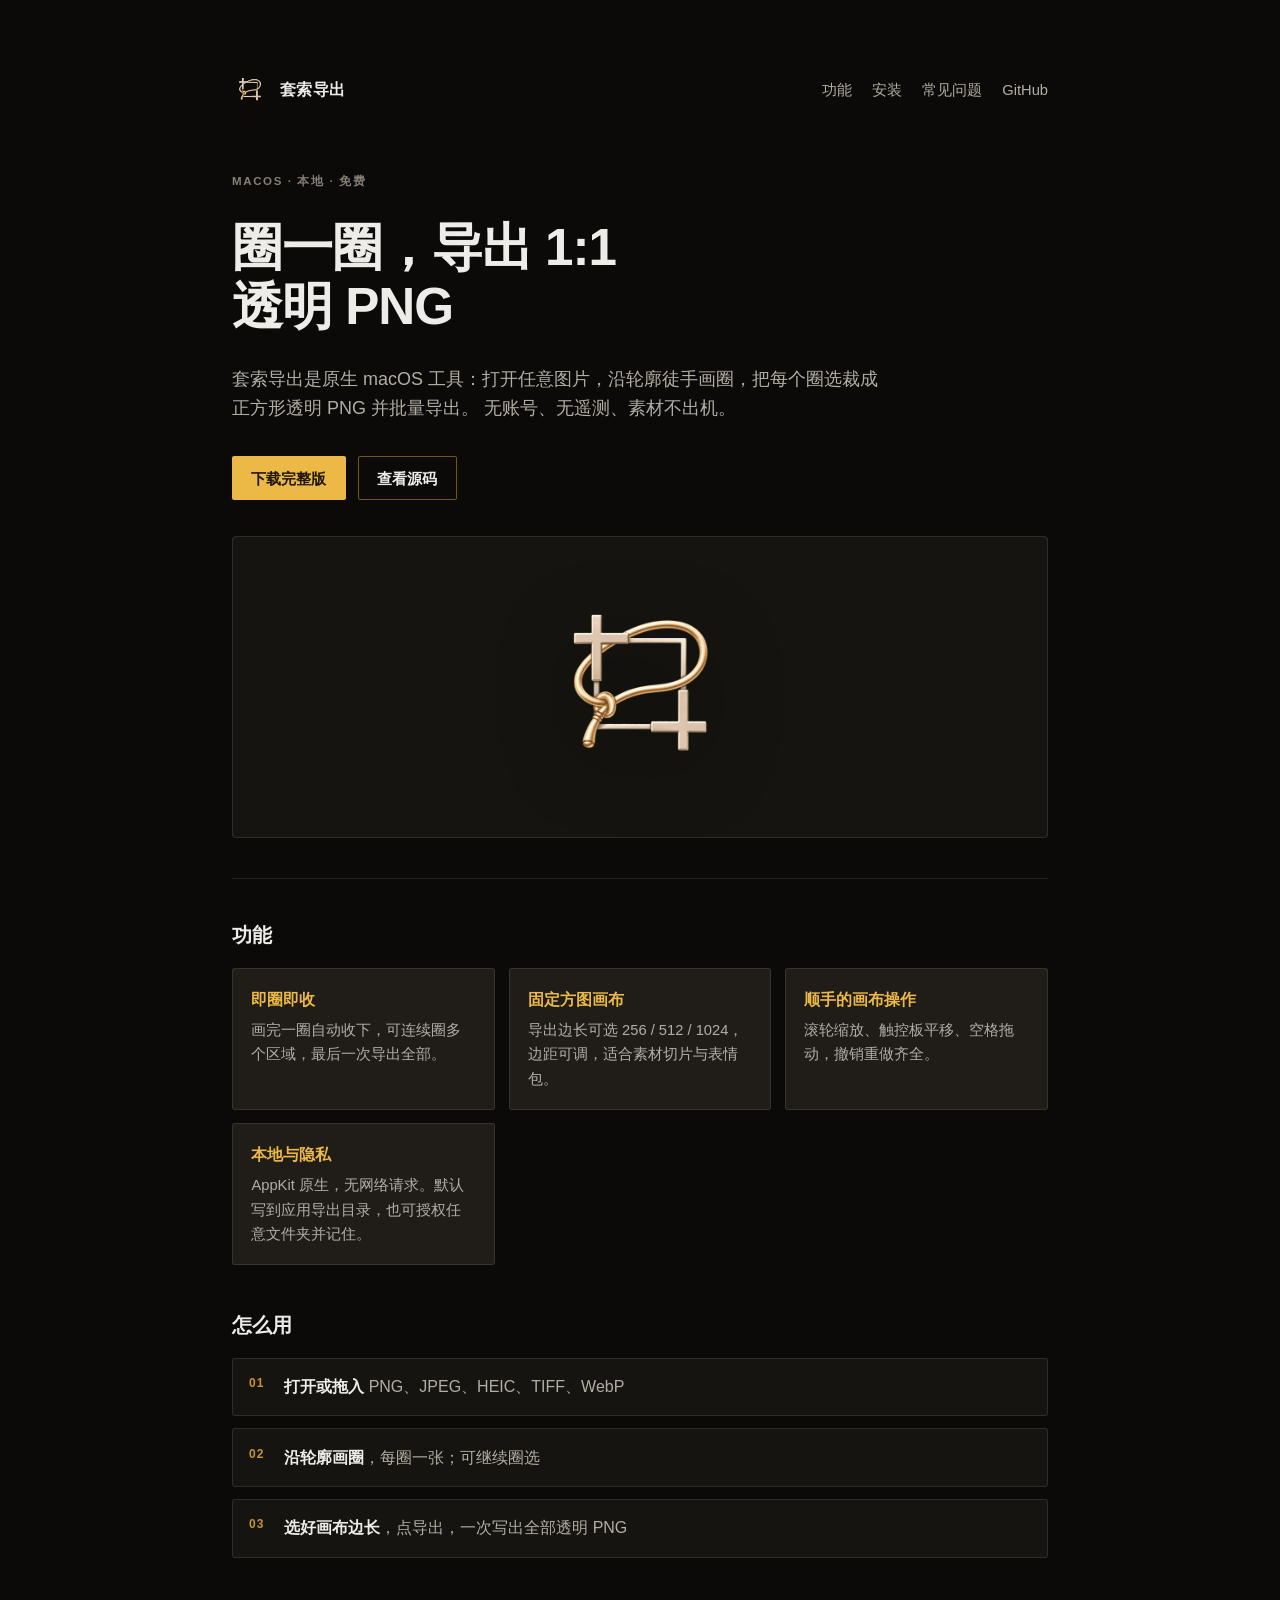
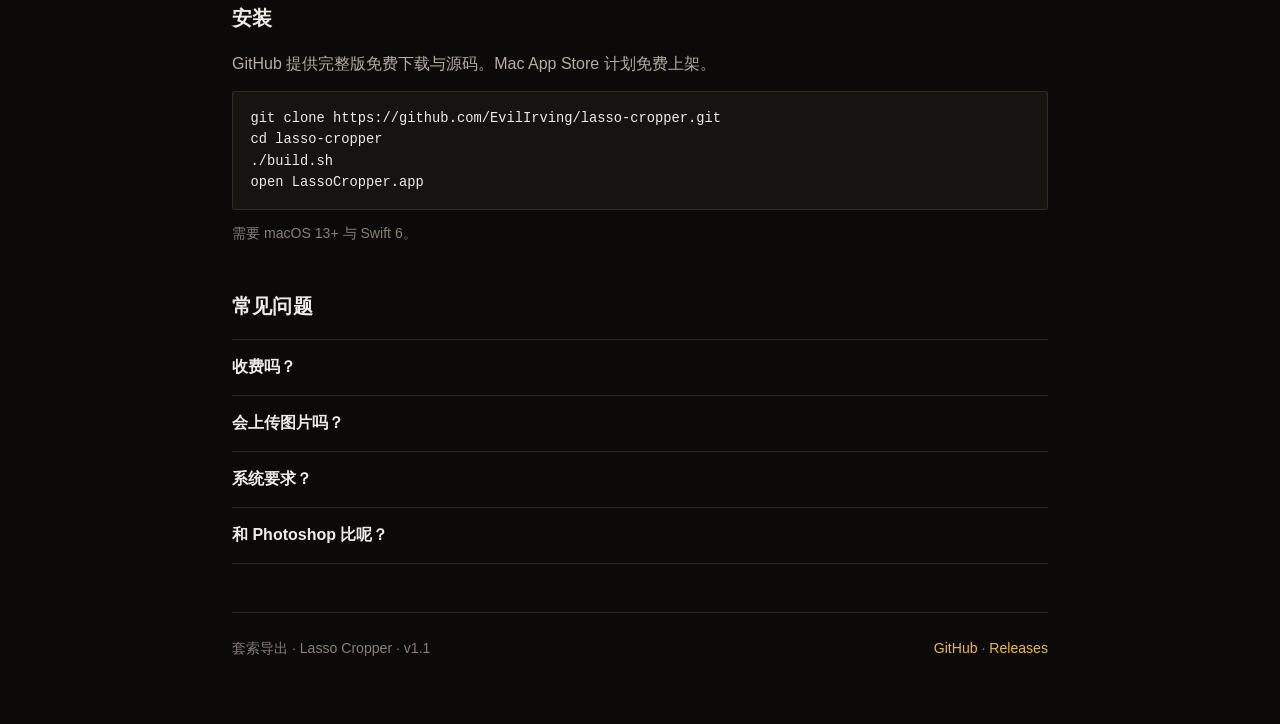
==== website/index.html @ ee831014 "Prepare App Store packaging and public site assets. Add Xcode project, sandbox bookmarks, release sc" ====
<!DOCTYPE html>
<html lang="zh-CN">
<head>
  <meta charset="UTF-8">
  <meta name="viewport" content="width=device-width, initial-scale=1">
  <title>套索导出 — macOS 圈选批量导出透明 PNG</title>
  <meta name="description" content="原生 macOS 套索工具：沿轮廓画圈，批量导出 1:1 透明 PNG。本地处理，无账号无遥测。GitHub 与 Mac App Store 均为免费。">
  <meta name="theme-color" content="#161410">
  <link rel="canonical" href="https://github.com/EvilIrving/lasso-cropper">
  <link rel="icon" href="assets/icon.png" type="image/png">

  <meta property="og:type" content="website">
  <meta property="og:site_name" content="套索导出">
  <meta property="og:title" content="套索导出 — 圈一圈，导出 1:1 透明 PNG">
  <meta property="og:description" content="原生 macOS 套索圈选工具。本地处理，免费开源。">
  <meta property="og:image" content="assets/og.png">
  <meta property="og:locale" content="zh_CN">

  <meta name="twitter:card" content="summary_large_image">
  <meta name="twitter:title" content="套索导出">
  <meta name="twitter:description" content="macOS 套索圈选，批量导出 1:1 透明 PNG。本地、免费。">
  <meta name="twitter:image" content="assets/og.png">

  <style>
    :root {
      --lacquer: #161410;
      --lacquer-deep: #0b0a08;
      --raised: #201d19;
      --champagne: #edece8;
      --muted: #b3aea3;
      --faint: #857f75;
      --gold: #ecb846;
      --gold-rich: #c7942e;
      --gold-line: rgba(199, 148, 46, 0.55);
      --hairline: rgba(255, 255, 255, 0.10);
      --sans: -apple-system, BlinkMacSystemFont, "SF Pro Text", "PingFang SC", "Helvetica Neue", sans-serif;
    }

    * { box-sizing: border-box; margin: 0; padding: 0; }
    html { -webkit-text-size-adjust: 100%; scroll-behavior: smooth; }
    body {
      background: var(--lacquer-deep);
      color: var(--champagne);
      font-family: var(--sans);
      font-size: 16px;
      line-height: 1.65;
      -webkit-font-smoothing: antialiased;
    }
    a { color: var(--gold); text-decoration: none; }
    a:hover { text-decoration: underline; text-underline-offset: 3px; }

    .wrap {
      max-width: 880px;
      margin: 0 auto;
      padding: clamp(2rem, 6vw, 4.5rem) clamp(1.25rem, 4vw, 2rem) 4rem;
    }

    header {
      display: flex;
      align-items: center;
      justify-content: space-between;
      gap: 1rem;
      margin-bottom: clamp(2.5rem, 6vw, 4rem);
    }
    .brand {
      display: flex;
      align-items: center;
      gap: 0.75rem;
      color: var(--champagne);
      text-decoration: none;
      font-weight: 600;
      letter-spacing: 0.02em;
    }
    .brand img { width: 36px; height: 36px; }
    .nav { display: flex; gap: 1.25rem; font-size: 0.92rem; color: var(--muted); }
    .nav a { color: var(--muted); }
    .nav a:hover { color: var(--champagne); }

    .hero {
      display: grid;
      gap: 1.75rem;
      padding-bottom: 2.5rem;
      border-bottom: 1px solid var(--hairline);
      margin-bottom: 2.5rem;
    }
    .eyebrow {
      font-size: 0.72rem;
      letter-spacing: 0.14em;
      text-transform: uppercase;
      color: var(--faint);
      font-weight: 600;
    }
    h1 {
      font-size: clamp(2.2rem, 5vw, 3.2rem);
      line-height: 1.15;
      font-weight: 650;
      letter-spacing: -0.02em;
      max-width: 14ch;
    }
    .lead {
      font-size: 1.125rem;
      color: var(--muted);
      max-width: 36em;
    }
    .actions {
      display: flex;
      flex-wrap: wrap;
      gap: 0.75rem;
      margin-top: 0.25rem;
    }
    .btn {
      display: inline-flex;
      align-items: center;
      justify-content: center;
      min-height: 44px;
      padding: 0 1.15rem;
      border-radius: 2px;
      font-size: 0.95rem;
      font-weight: 600;
      text-decoration: none;
      border: 1px solid transparent;
    }
    .btn:hover { text-decoration: none; }
    .btn-gold {
      background: var(--gold);
      color: #1f1708;
    }
    .btn-gold:hover { background: #f0c45a; }
    .btn-ghost {
      background: transparent;
      color: var(--champagne);
      border-color: var(--gold-line);
    }
    .btn-ghost:hover { border-color: var(--gold); color: var(--gold); }

    .hero-visual {
      margin-top: 0.5rem;
      background: var(--lacquer);
      border: 1px solid var(--hairline);
      border-radius: 4px;
      padding: clamp(1.5rem, 4vw, 2.5rem);
      display: flex;
      align-items: center;
      justify-content: center;
      min-height: 220px;
    }
    .hero-visual img {
      width: min(220px, 50vw);
      height: auto;
      filter: drop-shadow(0 18px 40px rgba(0,0,0,0.45));
    }

    section { margin-bottom: 2.75rem; }
    h2 {
      font-size: 1.25rem;
      font-weight: 650;
      margin-bottom: 1rem;
      letter-spacing: 0.01em;
    }
    .grid {
      display: grid;
      grid-template-columns: repeat(auto-fit, minmax(220px, 1fr));
      gap: 0.85rem;
    }
    .card {
      background: var(--raised);
      border: 1px solid var(--hairline);
      border-radius: 3px;
      padding: 1.1rem 1.15rem;
    }
    .card h3 {
      font-size: 0.98rem;
      font-weight: 600;
      color: var(--gold);
      margin-bottom: 0.35rem;
    }
    .card p { color: var(--muted); font-size: 0.92rem; }

    .steps {
      list-style: none;
      counter-reset: step;
      display: grid;
      gap: 0.75rem;
    }
    .steps li {
      counter-increment: step;
      background: var(--lacquer);
      border: 1px solid var(--hairline);
      border-radius: 3px;
      padding: 0.95rem 1.1rem 0.95rem 3.2rem;
      position: relative;
      color: var(--muted);
    }
    .steps li::before {
      content: counter(step, decimal-leading-zero);
      position: absolute;
      left: 1rem;
      top: 0.95rem;
      font-size: 0.75rem;
      letter-spacing: 0.08em;
      color: var(--gold-rich);
      font-weight: 700;
    }
    .steps strong { color: var(--champagne); font-weight: 600; }

    pre {
      background: var(--lacquer);
      border: 1px solid var(--hairline);
      border-radius: 3px;
      padding: 1rem 1.1rem;
      overflow-x: auto;
      font-size: 0.86rem;
      color: var(--champagne);
      line-height: 1.55;
    }
    code { font-family: ui-monospace, SFMono-Regular, Menlo, Monaco, Consolas, monospace; }

    .faq details {
      border-top: 1px solid var(--hairline);
      padding: 0.9rem 0;
    }
    .faq details:last-child { border-bottom: 1px solid var(--hairline); }
    .faq summary {
      cursor: pointer;
      font-weight: 600;
      color: var(--champagne);
      list-style: none;
    }
    .faq summary::-webkit-details-marker { display: none; }
    .faq details p {
      margin-top: 0.55rem;
      color: var(--muted);
      font-size: 0.95rem;
    }

    footer {
      margin-top: 3rem;
      padding-top: 1.5rem;
      border-top: 1px solid var(--hairline);
      color: var(--faint);
      font-size: 0.88rem;
      display: flex;
      flex-wrap: wrap;
      gap: 0.75rem 1.5rem;
      justify-content: space-between;
    }

    @media (max-width: 560px) {
      .nav { display: none; }
      h1 { max-width: none; }
    }
  </style>

  <script type="application/ld+json">
  {
    "@context": "https://schema.org",
    "@type": "SoftwareApplication",
    "name": "套索导出",
    "alternateName": "Lasso Cropper",
    "operatingSystem": "macOS 13+",
    "applicationCategory": "DesignApplication",
    "offers": {
      "@type": "Offer",
      "price": "0",
      "priceCurrency": "CNY"
    },
    "softwareVersion": "1.1",
    "url": "https://github.com/EvilIrving/lasso-cropper",
    "downloadUrl": "https://github.com/EvilIrving/lasso-cropper/releases",
    "description": "原生 macOS 套索圈选工具，批量导出 1:1 透明 PNG。本地处理，免费。"
  }
  </script>
  <script type="application/ld+json">
  {
    "@context": "https://schema.org",
    "@type": "FAQPage",
    "mainEntity": [
      {
        "@type": "Question",
        "name": "套索导出收费吗？",
        "acceptedAnswer": {
          "@type": "Answer",
          "text": "不收费。GitHub 完整版免费下载；Mac App Store 也计划免费上架。"
        }
      },
      {
        "@type": "Question",
        "name": "会上传我的图片吗？",
        "acceptedAnswer": {
          "@type": "Answer",
          "text": "不会。图片只在本地读写，应用不发起网络请求，也不收集使用数据。"
        }
      },
      {
        "@type": "Question",
        "name": "系统要求是什么？",
        "acceptedAnswer": {
          "@type": "Answer",
          "text": "需要 macOS 13 或更高版本。"
        }
      },
      {
        "@type": "Question",
        "name": "和 Photoshop 有什么不同？",
        "acceptedAnswer": {
          "@type": "Answer",
          "text": "只做一件事：徒手套索圈选并批量导出正方形透明 PNG。没有订阅，启动更快。"
        }
      }
    ]
  }
  </script>
</head>
<body>
  <div class="wrap">
    <header>
      <a class="brand" href="./">
        <img src="assets/icon.png" width="36" height="36" alt="">
        套索导出
      </a>
      <nav class="nav" aria-label="主导航">
        <a href="#features">功能</a>
        <a href="#install">安装</a>
        <a href="#faq">常见问题</a>
        <a href="https://github.com/EvilIrving/lasso-cropper">GitHub</a>
      </nav>
    </header>

    <section class="hero">
      <p class="eyebrow">macOS · 本地 · 免费</p>
      <h1>圈一圈，导出 1:1 透明 PNG</h1>
      <p class="lead">
        套索导出是原生 macOS 工具：打开任意图片，沿轮廓徒手画圈，把每个圈选裁成正方形透明 PNG 并批量导出。
        无账号、无遥测、素材不出机。
      </p>
      <div class="actions">
        <a class="btn btn-gold" href="https://github.com/EvilIrving/lasso-cropper/releases">下载完整版</a>
        <a class="btn btn-ghost" href="https://github.com/EvilIrving/lasso-cropper">查看源码</a>
      </div>
      <div class="hero-visual" aria-hidden="true">
        <img src="assets/icon.png" width="220" height="220" alt="套索导出应用图标：金色套索与裁切框">
      </div>
    </section>

    <section id="features">
      <h2>功能</h2>
      <div class="grid">
        <article class="card">
          <h3>即圈即收</h3>
          <p>画完一圈自动收下，可连续圈多个区域，最后一次导出全部。</p>
        </article>
        <article class="card">
          <h3>固定方图画布</h3>
          <p>导出边长可选 256 / 512 / 1024，边距可调，适合素材切片与表情包。</p>
        </article>
        <article class="card">
          <h3>顺手的画布操作</h3>
          <p>滚轮缩放、触控板平移、空格拖动，撤销重做齐全。</p>
        </article>
        <article class="card">
          <h3>本地与隐私</h3>
          <p>AppKit 原生，无网络请求。默认写到应用导出目录，也可授权任意文件夹并记住。</p>
        </article>
      </div>
    </section>

    <section>
      <h2>怎么用</h2>
      <ol class="steps">
        <li><strong>打开或拖入</strong> PNG、JPEG、HEIC、TIFF、WebP</li>
        <li><strong>沿轮廓画圈</strong>，每圈一张；可继续圈选</li>
        <li><strong>选好画布边长</strong>，点导出，一次写出全部透明 PNG</li>
      </ol>
    </section>

    <section id="install">
      <h2>安装</h2>
      <p style="color:var(--muted);margin-bottom:0.85rem;">
        GitHub 提供完整版免费下载与源码。Mac App Store 计划免费上架。
      </p>
      <pre><code>git clone https://github.com/EvilIrving/lasso-cropper.git
cd lasso-cropper
./build.sh
open LassoCropper.app</code></pre>
      <p style="color:var(--faint);font-size:0.88rem;margin-top:0.75rem;">需要 macOS 13+ 与 Swift 6。</p>
    </section>

    <section id="faq" class="faq">
      <h2>常见问题</h2>
      <details>
        <summary>收费吗？</summary>
        <p>不收费。GitHub 完整版免费；Mac App Store 也计划免费上架。</p>
      </details>
      <details>
        <summary>会上传图片吗？</summary>
        <p>不会。读写都在本地，应用不发起网络请求，也不收集使用数据。</p>
      </details>
      <details>
        <summary>系统要求？</summary>
        <p>macOS 13 或更高。</p>
      </details>
      <details>
        <summary>和 Photoshop 比呢？</summary>
        <p>只做套索圈选与批量方图导出。没有订阅，启动更快，适合重复切素材。</p>
      </details>
    </section>

    <footer>
      <span>套索导出 · Lasso Cropper · v1.1</span>
      <span>
        <a href="https://github.com/EvilIrving/lasso-cropper">GitHub</a>
        ·
        <a href="https://github.com/EvilIrving/lasso-cropper/releases">Releases</a>
      </span>
    </footer>
  </div>
</body>
</html>
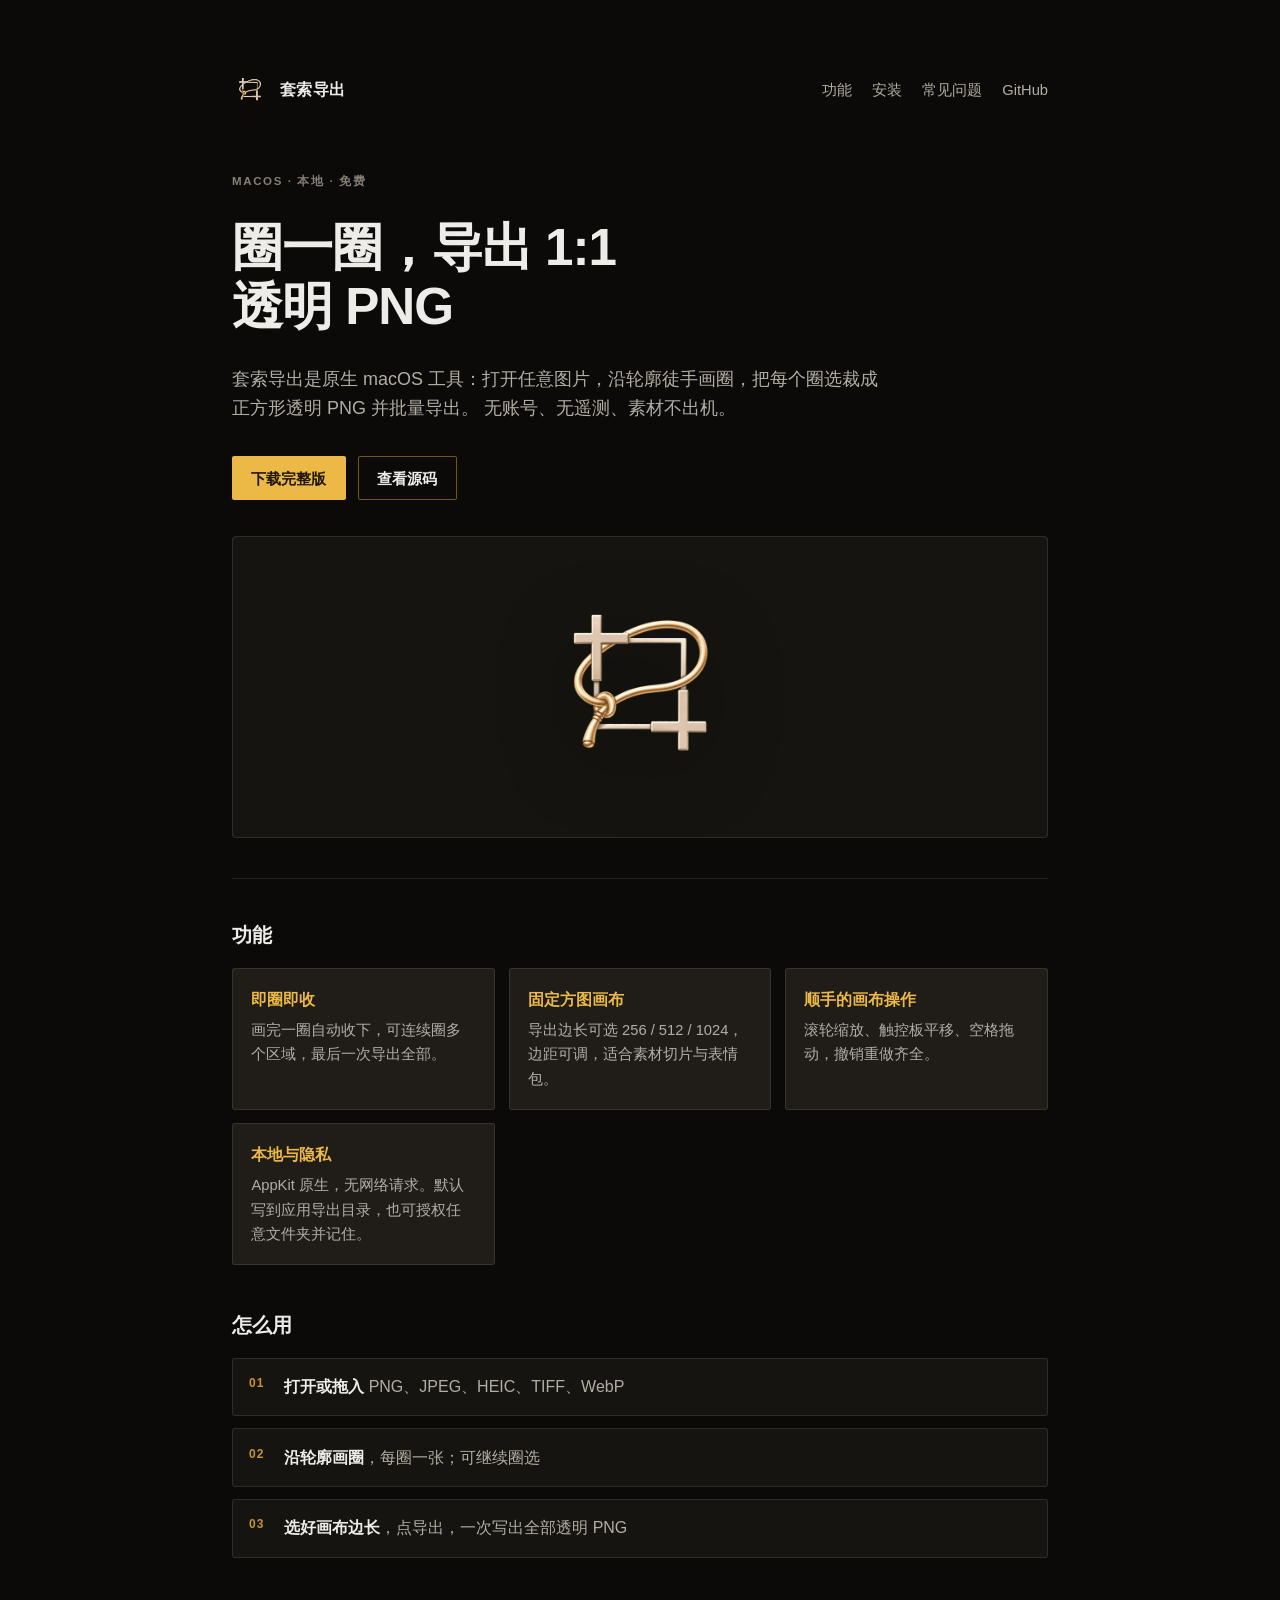
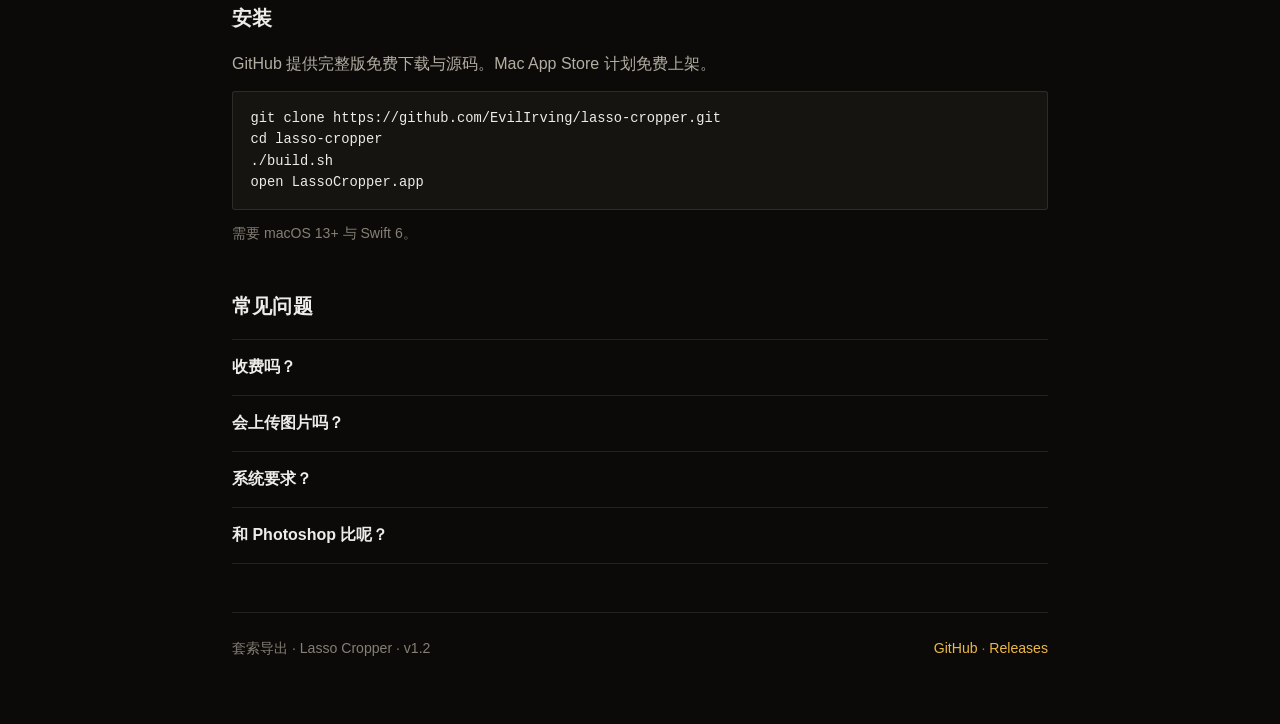
==== commit bcd82803: "Align bundle id prefix and landing page version with 1.2." ====
--- a/website/index.html
+++ b/website/index.html
@@ -264,7 +264,7 @@
       "price": "0",
       "priceCurrency": "CNY"
     },
-    "softwareVersion": "1.1",
+    "softwareVersion": "1.2",
     "url": "https://github.com/EvilIrving/lasso-cropper",
     "downloadUrl": "https://github.com/EvilIrving/lasso-cropper/releases",
     "description": "原生 macOS 套索圈选工具，批量导出 1:1 透明 PNG。本地处理，免费。"
@@ -406,7 +406,7 @@
     </section>
 
     <footer>
-      <span>套索导出 · Lasso Cropper · v1.1</span>
+      <span>套索导出 · Lasso Cropper · v1.2</span>
       <span>
         <a href="https://github.com/EvilIrving/lasso-cropper">GitHub</a>
         ·
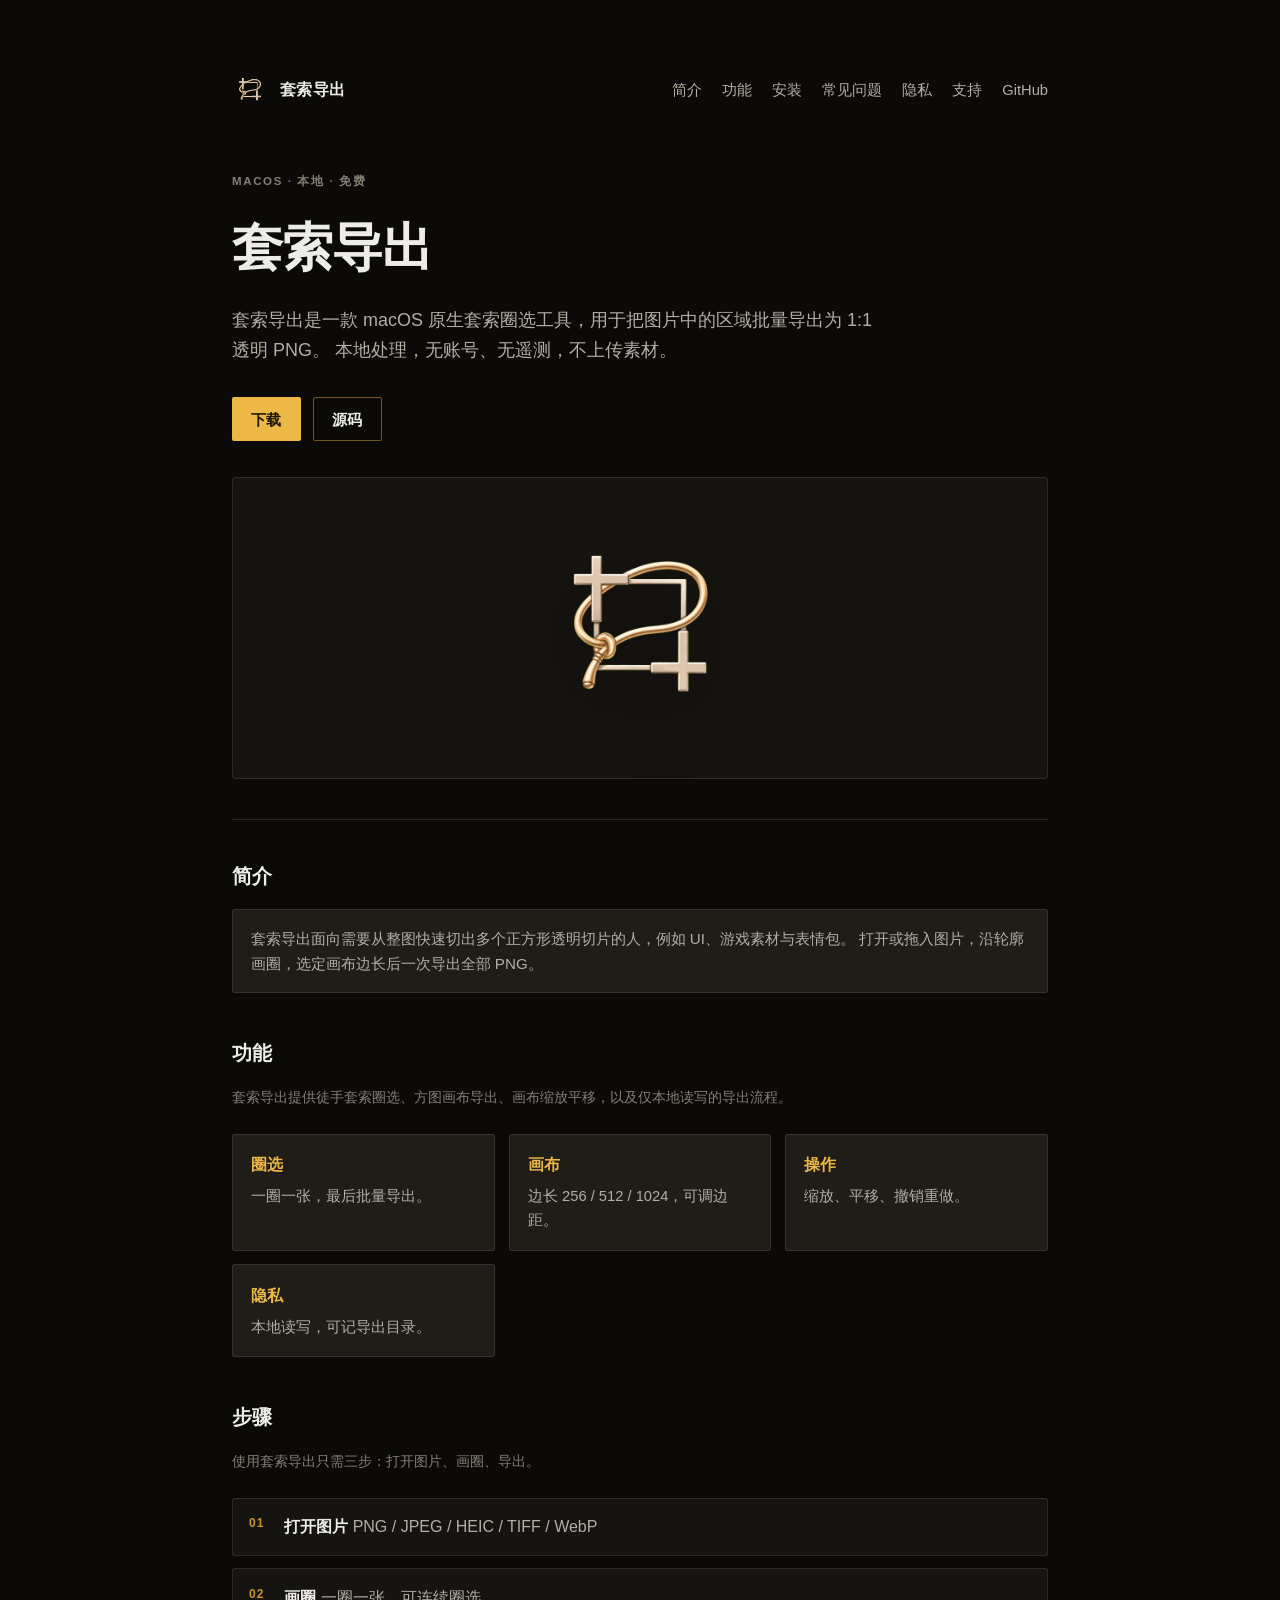
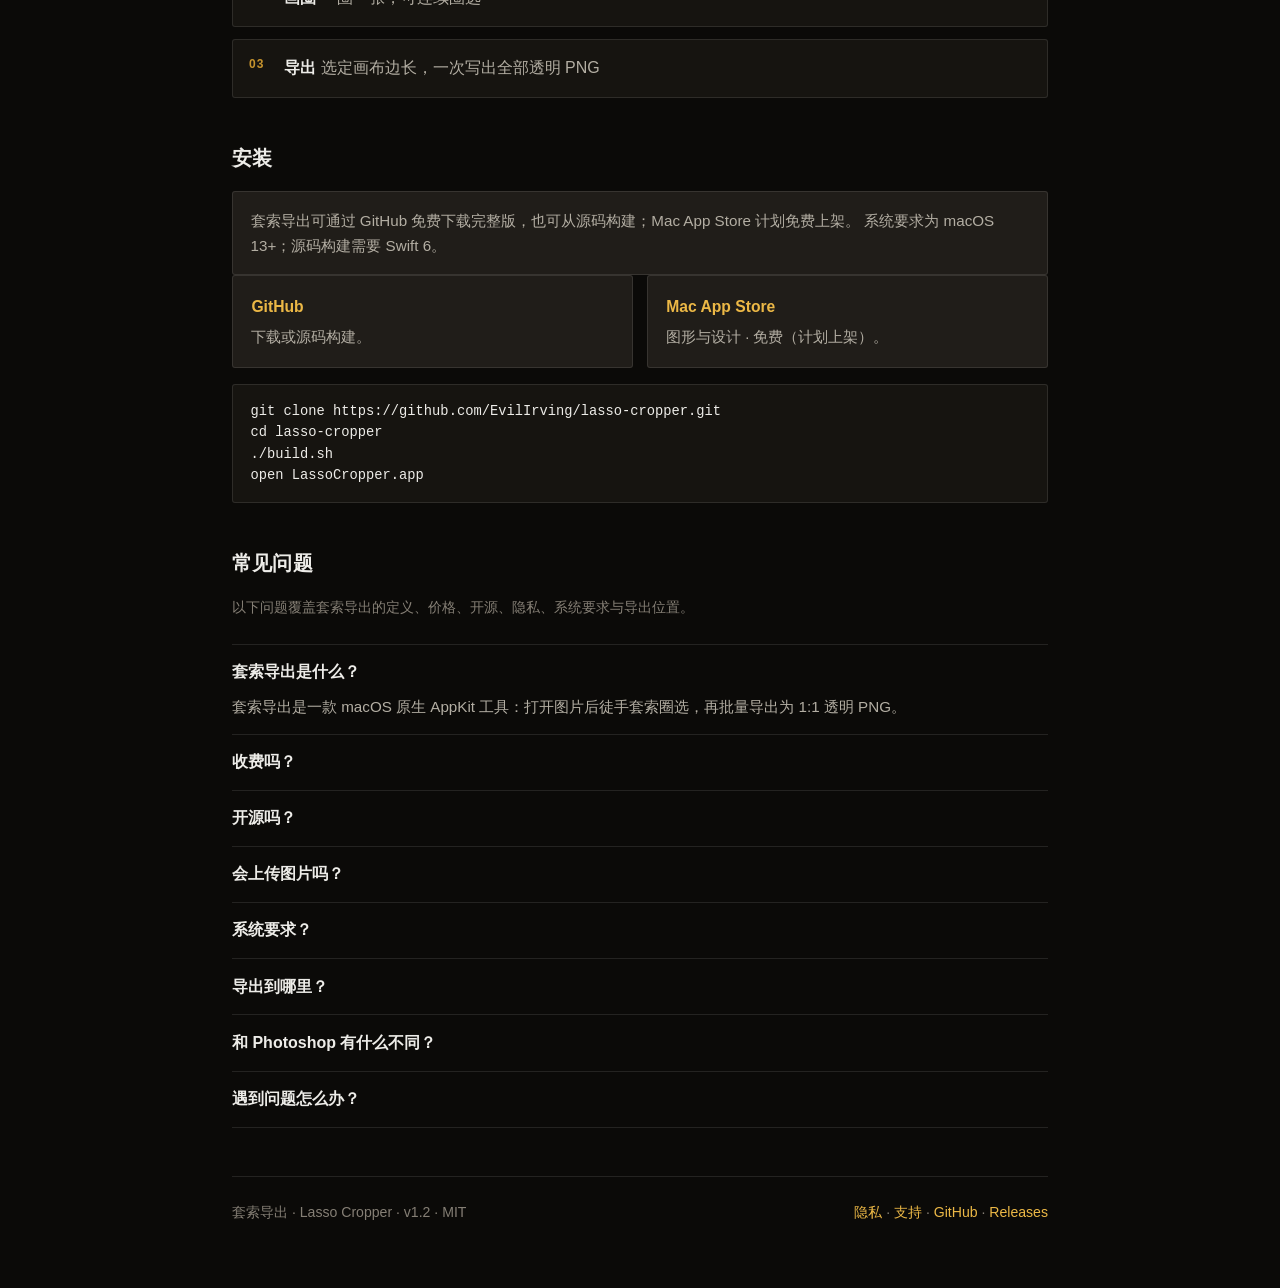
==== commit 2783f24c: "Add privacy/support pages and AEO-ready landing copy. Extract shared styles, expand FAQ with JSON-LD" ====
--- a/website/index.html
+++ b/website/index.html
@@ -3,16 +3,18 @@
 <head>
   <meta charset="UTF-8">
   <meta name="viewport" content="width=device-width, initial-scale=1">
-  <title>套索导出 — macOS 圈选批量导出透明 PNG</title>
-  <meta name="description" content="原生 macOS 套索工具：沿轮廓画圈，批量导出 1:1 透明 PNG。本地处理，无账号无遥测。GitHub 与 Mac App Store 均为免费。">
+  <title>套索导出 — macOS 套索圈选批量导出透明 PNG</title>
+  <meta name="description" content="套索导出是 macOS 原生套索工具：徒手圈选后批量导出 1:1 透明 PNG。本地处理，无遥测，GitHub 与 Mac App Store 均为免费。">
   <meta name="theme-color" content="#161410">
-  <link rel="canonical" href="https://github.com/EvilIrving/lasso-cropper">
+  <meta name="keywords" content="套索导出, macOS 套索, 透明 PNG, 批量裁切, sprite crop, lasso cropper, 本地抠图">
+  <link rel="canonical" href="./">
   <link rel="icon" href="assets/icon.png" type="image/png">
+  <link rel="stylesheet" href="styles.css">
 
   <meta property="og:type" content="website">
   <meta property="og:site_name" content="套索导出">
-  <meta property="og:title" content="套索导出 — 圈一圈，导出 1:1 透明 PNG">
-  <meta property="og:description" content="原生 macOS 套索圈选工具。本地处理，免费开源。">
+  <meta property="og:title" content="套索导出 — macOS 套索圈选批量导出透明 PNG">
+  <meta property="og:description" content="原生 macOS 套索工具。本地圈选，批量导出 1:1 透明 PNG。免费开源。">
   <meta property="og:image" content="assets/og.png">
   <meta property="og:locale" content="zh_CN">
 
@@ -20,245 +22,19 @@
   <meta name="twitter:title" content="套索导出">
   <meta name="twitter:description" content="macOS 套索圈选，批量导出 1:1 透明 PNG。本地、免费。">
   <meta name="twitter:image" content="assets/og.png">
-
-  <style>
-    :root {
-      --lacquer: #161410;
-      --lacquer-deep: #0b0a08;
-      --raised: #201d19;
-      --champagne: #edece8;
-      --muted: #b3aea3;
-      --faint: #857f75;
-      --gold: #ecb846;
-      --gold-rich: #c7942e;
-      --gold-line: rgba(199, 148, 46, 0.55);
-      --hairline: rgba(255, 255, 255, 0.10);
-      --sans: -apple-system, BlinkMacSystemFont, "SF Pro Text", "PingFang SC", "Helvetica Neue", sans-serif;
-    }
-
-    * { box-sizing: border-box; margin: 0; padding: 0; }
-    html { -webkit-text-size-adjust: 100%; scroll-behavior: smooth; }
-    body {
-      background: var(--lacquer-deep);
-      color: var(--champagne);
-      font-family: var(--sans);
-      font-size: 16px;
-      line-height: 1.65;
-      -webkit-font-smoothing: antialiased;
-    }
-    a { color: var(--gold); text-decoration: none; }
-    a:hover { text-decoration: underline; text-underline-offset: 3px; }
-
-    .wrap {
-      max-width: 880px;
-      margin: 0 auto;
-      padding: clamp(2rem, 6vw, 4.5rem) clamp(1.25rem, 4vw, 2rem) 4rem;
-    }
-
-    header {
-      display: flex;
-      align-items: center;
-      justify-content: space-between;
-      gap: 1rem;
-      margin-bottom: clamp(2.5rem, 6vw, 4rem);
-    }
-    .brand {
-      display: flex;
-      align-items: center;
-      gap: 0.75rem;
-      color: var(--champagne);
-      text-decoration: none;
-      font-weight: 600;
-      letter-spacing: 0.02em;
-    }
-    .brand img { width: 36px; height: 36px; }
-    .nav { display: flex; gap: 1.25rem; font-size: 0.92rem; color: var(--muted); }
-    .nav a { color: var(--muted); }
-    .nav a:hover { color: var(--champagne); }
-
-    .hero {
-      display: grid;
-      gap: 1.75rem;
-      padding-bottom: 2.5rem;
-      border-bottom: 1px solid var(--hairline);
-      margin-bottom: 2.5rem;
-    }
-    .eyebrow {
-      font-size: 0.72rem;
-      letter-spacing: 0.14em;
-      text-transform: uppercase;
-      color: var(--faint);
-      font-weight: 600;
-    }
-    h1 {
-      font-size: clamp(2.2rem, 5vw, 3.2rem);
-      line-height: 1.15;
-      font-weight: 650;
-      letter-spacing: -0.02em;
-      max-width: 14ch;
-    }
-    .lead {
-      font-size: 1.125rem;
-      color: var(--muted);
-      max-width: 36em;
-    }
-    .actions {
-      display: flex;
-      flex-wrap: wrap;
-      gap: 0.75rem;
-      margin-top: 0.25rem;
-    }
-    .btn {
-      display: inline-flex;
-      align-items: center;
-      justify-content: center;
-      min-height: 44px;
-      padding: 0 1.15rem;
-      border-radius: 2px;
-      font-size: 0.95rem;
-      font-weight: 600;
-      text-decoration: none;
-      border: 1px solid transparent;
-    }
-    .btn:hover { text-decoration: none; }
-    .btn-gold {
-      background: var(--gold);
-      color: #1f1708;
-    }
-    .btn-gold:hover { background: #f0c45a; }
-    .btn-ghost {
-      background: transparent;
-      color: var(--champagne);
-      border-color: var(--gold-line);
-    }
-    .btn-ghost:hover { border-color: var(--gold); color: var(--gold); }
-
-    .hero-visual {
-      margin-top: 0.5rem;
-      background: var(--lacquer);
-      border: 1px solid var(--hairline);
-      border-radius: 4px;
-      padding: clamp(1.5rem, 4vw, 2.5rem);
-      display: flex;
-      align-items: center;
-      justify-content: center;
-      min-height: 220px;
-    }
-    .hero-visual img {
-      width: min(220px, 50vw);
-      height: auto;
-      filter: drop-shadow(0 18px 40px rgba(0,0,0,0.45));
-    }
-
-    section { margin-bottom: 2.75rem; }
-    h2 {
-      font-size: 1.25rem;
-      font-weight: 650;
-      margin-bottom: 1rem;
-      letter-spacing: 0.01em;
-    }
-    .grid {
-      display: grid;
-      grid-template-columns: repeat(auto-fit, minmax(220px, 1fr));
-      gap: 0.85rem;
-    }
-    .card {
-      background: var(--raised);
-      border: 1px solid var(--hairline);
-      border-radius: 3px;
-      padding: 1.1rem 1.15rem;
-    }
-    .card h3 {
-      font-size: 0.98rem;
-      font-weight: 600;
-      color: var(--gold);
-      margin-bottom: 0.35rem;
-    }
-    .card p { color: var(--muted); font-size: 0.92rem; }
-
-    .steps {
-      list-style: none;
-      counter-reset: step;
-      display: grid;
-      gap: 0.75rem;
-    }
-    .steps li {
-      counter-increment: step;
-      background: var(--lacquer);
-      border: 1px solid var(--hairline);
-      border-radius: 3px;
-      padding: 0.95rem 1.1rem 0.95rem 3.2rem;
-      position: relative;
-      color: var(--muted);
-    }
-    .steps li::before {
-      content: counter(step, decimal-leading-zero);
-      position: absolute;
-      left: 1rem;
-      top: 0.95rem;
-      font-size: 0.75rem;
-      letter-spacing: 0.08em;
-      color: var(--gold-rich);
-      font-weight: 700;
-    }
-    .steps strong { color: var(--champagne); font-weight: 600; }
-
-    pre {
-      background: var(--lacquer);
-      border: 1px solid var(--hairline);
-      border-radius: 3px;
-      padding: 1rem 1.1rem;
-      overflow-x: auto;
-      font-size: 0.86rem;
-      color: var(--champagne);
-      line-height: 1.55;
-    }
-    code { font-family: ui-monospace, SFMono-Regular, Menlo, Monaco, Consolas, monospace; }
-
-    .faq details {
-      border-top: 1px solid var(--hairline);
-      padding: 0.9rem 0;
-    }
-    .faq details:last-child { border-bottom: 1px solid var(--hairline); }
-    .faq summary {
-      cursor: pointer;
-      font-weight: 600;
-      color: var(--champagne);
-      list-style: none;
-    }
-    .faq summary::-webkit-details-marker { display: none; }
-    .faq details p {
-      margin-top: 0.55rem;
-      color: var(--muted);
-      font-size: 0.95rem;
-    }
-
-    footer {
-      margin-top: 3rem;
-      padding-top: 1.5rem;
-      border-top: 1px solid var(--hairline);
-      color: var(--faint);
-      font-size: 0.88rem;
-      display: flex;
-      flex-wrap: wrap;
-      gap: 0.75rem 1.5rem;
-      justify-content: space-between;
-    }
-
-    @media (max-width: 560px) {
-      .nav { display: none; }
-      h1 { max-width: none; }
-    }
-  </style>
 
   <script type="application/ld+json">
   {
     "@context": "https://schema.org",
     "@type": "SoftwareApplication",
     "name": "套索导出",
-    "alternateName": "Lasso Cropper",
-    "operatingSystem": "macOS 13+",
+    "alternateName": ["Lasso Cropper", "Lasso Export"],
+    "operatingSystem": "macOS 13 or later",
     "applicationCategory": "DesignApplication",
+    "applicationSubCategory": "Image editing",
+    "inLanguage": "zh-CN",
+    "isAccessibleForFree": true,
+    "license": "https://github.com/EvilIrving/lasso-cropper/blob/main/LICENSE",
     "offers": {
       "@type": "Offer",
       "price": "0",
@@ -267,7 +43,41 @@
     "softwareVersion": "1.2",
     "url": "https://github.com/EvilIrving/lasso-cropper",
     "downloadUrl": "https://github.com/EvilIrving/lasso-cropper/releases",
-    "description": "原生 macOS 套索圈选工具，批量导出 1:1 透明 PNG。本地处理，免费。"
+    "softwareHelp": {
+      "@type": "WebPage",
+      "url": "./support.html"
+    },
+    "privacyPolicy": "./privacy.html",
+    "description": "套索导出是一款 macOS 原生套索圈选工具，用于把图片中的区域批量导出为 1:1 透明 PNG。本地处理，不上传图片，免费开源。",
+    "featureList": [
+      "徒手套索圈选，一圈一张",
+      "批量导出正方形透明 PNG",
+      "画布边长 256 / 512 / 1024",
+      "本地读写，无网络请求",
+      "macOS 13+ AppKit 原生"
+    ]
+  }
+  </script>
+  <script type="application/ld+json">
+  {
+    "@context": "https://schema.org",
+    "@type": "WebPage",
+    "name": "套索导出",
+    "inLanguage": "zh-CN",
+    "description": "套索导出官网：macOS 套索圈选，批量导出 1:1 透明 PNG。",
+    "isPartOf": {
+      "@type": "WebSite",
+      "name": "套索导出",
+      "url": "./"
+    },
+    "about": {
+      "@type": "SoftwareApplication",
+      "name": "套索导出"
+    },
+    "mainEntity": {
+      "@type": "SoftwareApplication",
+      "name": "套索导出"
+    }
   }
   </script>
   <script type="application/ld+json">
@@ -277,34 +87,58 @@
     "mainEntity": [
       {
         "@type": "Question",
+        "name": "套索导出是什么？",
+        "acceptedAnswer": {
+          "@type": "Answer",
+          "text": "套索导出是一款 macOS 原生 AppKit 工具：打开图片后徒手套索圈选，再批量导出为 1:1 透明 PNG。"
+        }
+      },
+      {
+        "@type": "Question",
         "name": "套索导出收费吗？",
         "acceptedAnswer": {
           "@type": "Answer",
-          "text": "不收费。GitHub 完整版免费下载；Mac App Store 也计划免费上架。"
-        }
-      },
-      {
-        "@type": "Question",
-        "name": "会上传我的图片吗？",
-        "acceptedAnswer": {
-          "@type": "Answer",
-          "text": "不会。图片只在本地读写，应用不发起网络请求，也不收集使用数据。"
-        }
-      },
-      {
-        "@type": "Question",
-        "name": "系统要求是什么？",
-        "acceptedAnswer": {
-          "@type": "Answer",
-          "text": "需要 macOS 13 或更高版本。"
-        }
-      },
-      {
-        "@type": "Question",
-        "name": "和 Photoshop 有什么不同？",
-        "acceptedAnswer": {
-          "@type": "Answer",
-          "text": "只做一件事：徒手套索圈选并批量导出正方形透明 PNG。没有订阅，启动更快。"
+          "text": "不收费。GitHub 完整版免费下载；Mac App Store 也计划免费上架，无内购。"
+        }
+      },
+      {
+        "@type": "Question",
+        "name": "套索导出是开源的吗？",
+        "acceptedAnswer": {
+          "@type": "Answer",
+          "text": "是。源码在 GitHub（EvilIrving/lasso-cropper），采用 MIT 许可。"
+        }
+      },
+      {
+        "@type": "Question",
+        "name": "套索导出会上传图片吗？",
+        "acceptedAnswer": {
+          "@type": "Answer",
+          "text": "不会。图片与导出文件只在本地读写；应用不发起网络请求，不收集使用数据。"
+        }
+      },
+      {
+        "@type": "Question",
+        "name": "套索导出支持哪些系统？",
+        "acceptedAnswer": {
+          "@type": "Answer",
+          "text": "需要 macOS 13 或更高版本。从源码构建还需要 Swift 6。"
+        }
+      },
+      {
+        "@type": "Question",
+        "name": "套索导出和 Photoshop 有什么不同？",
+        "acceptedAnswer": {
+          "@type": "Answer",
+          "text": "套索导出只做徒手套索圈选与批量正方形透明 PNG 导出，没有订阅；Photoshop 是完整图像编辑套件，功能更广但更重。"
+        }
+      },
+      {
+        "@type": "Question",
+        "name": "导出文件默认保存在哪里？",
+        "acceptedAnswer": {
+          "@type": "Answer",
+          "text": "默认写到应用自己的导出目录。可以更换为任意文件夹；授权一次后会记住。"
         }
       }
     ]
@@ -318,96 +152,140 @@
         <img src="assets/icon.png" width="36" height="36" alt="">
         套索导出
       </a>
-      <nav class="nav" aria-label="主导航">
+      <nav class="nav nav-desktop" aria-label="主导航">
+        <a href="#about">简介</a>
         <a href="#features">功能</a>
         <a href="#install">安装</a>
         <a href="#faq">常见问题</a>
+        <a href="privacy.html">隐私</a>
+        <a href="support.html">支持</a>
         <a href="https://github.com/EvilIrving/lasso-cropper">GitHub</a>
       </nav>
     </header>
 
     <section class="hero">
       <p class="eyebrow">macOS · 本地 · 免费</p>
-      <h1>圈一圈，导出 1:1 透明 PNG</h1>
+      <h1>套索导出</h1>
       <p class="lead">
-        套索导出是原生 macOS 工具：打开任意图片，沿轮廓徒手画圈，把每个圈选裁成正方形透明 PNG 并批量导出。
-        无账号、无遥测、素材不出机。
+        套索导出是一款 macOS 原生套索圈选工具，用于把图片中的区域批量导出为 1:1 透明 PNG。
+        本地处理，无账号、无遥测，不上传素材。
       </p>
       <div class="actions">
-        <a class="btn btn-gold" href="https://github.com/EvilIrving/lasso-cropper/releases">下载完整版</a>
-        <a class="btn btn-ghost" href="https://github.com/EvilIrving/lasso-cropper">查看源码</a>
-      </div>
-      <div class="hero-visual" aria-hidden="true">
-        <img src="assets/icon.png" width="220" height="220" alt="套索导出应用图标：金色套索与裁切框">
-      </div>
+        <a class="btn btn-gold" href="https://github.com/EvilIrving/lasso-cropper/releases">下载</a>
+        <a class="btn btn-ghost" href="https://github.com/EvilIrving/lasso-cropper">源码</a>
+      </div>
+      <div class="hero-visual">
+        <img src="assets/icon.png" width="220" height="220" alt="套索导出图标：金色套索与裁切框">
+      </div>
+    </section>
+
+    <section id="about">
+      <h2>简介</h2>
+      <p class="note">
+        套索导出面向需要从整图快速切出多个正方形透明切片的人，例如 UI、游戏素材与表情包。
+        打开或拖入图片，沿轮廓画圈，选定画布边长后一次导出全部 PNG。
+      </p>
     </section>
 
     <section id="features">
       <h2>功能</h2>
+      <p class="meta">套索导出提供徒手套索圈选、方图画布导出、画布缩放平移，以及仅本地读写的导出流程。</p>
       <div class="grid">
         <article class="card">
-          <h3>即圈即收</h3>
-          <p>画完一圈自动收下，可连续圈多个区域，最后一次导出全部。</p>
-        </article>
-        <article class="card">
-          <h3>固定方图画布</h3>
-          <p>导出边长可选 256 / 512 / 1024，边距可调，适合素材切片与表情包。</p>
-        </article>
-        <article class="card">
-          <h3>顺手的画布操作</h3>
-          <p>滚轮缩放、触控板平移、空格拖动，撤销重做齐全。</p>
-        </article>
-        <article class="card">
-          <h3>本地与隐私</h3>
-          <p>AppKit 原生，无网络请求。默认写到应用导出目录，也可授权任意文件夹并记住。</p>
-        </article>
-      </div>
-    </section>
-
-    <section>
-      <h2>怎么用</h2>
+          <h3>圈选</h3>
+          <p>一圈一张，最后批量导出。</p>
+        </article>
+        <article class="card">
+          <h3>画布</h3>
+          <p>边长 256 / 512 / 1024，可调边距。</p>
+        </article>
+        <article class="card">
+          <h3>操作</h3>
+          <p>缩放、平移、撤销重做。</p>
+        </article>
+        <article class="card">
+          <h3>隐私</h3>
+          <p>本地读写，可记导出目录。</p>
+        </article>
+      </div>
+    </section>
+
+    <section id="howto">
+      <h2>步骤</h2>
+      <p class="meta">使用套索导出只需三步：打开图片、画圈、导出。</p>
       <ol class="steps">
-        <li><strong>打开或拖入</strong> PNG、JPEG、HEIC、TIFF、WebP</li>
-        <li><strong>沿轮廓画圈</strong>，每圈一张；可继续圈选</li>
-        <li><strong>选好画布边长</strong>，点导出，一次写出全部透明 PNG</li>
+        <li><strong>打开图片</strong> PNG / JPEG / HEIC / TIFF / WebP</li>
+        <li><strong>画圈</strong> 一圈一张，可连续圈选</li>
+        <li><strong>导出</strong> 选定画布边长，一次写出全部透明 PNG</li>
       </ol>
     </section>
 
     <section id="install">
       <h2>安装</h2>
-      <p style="color:var(--muted);margin-bottom:0.85rem;">
-        GitHub 提供完整版免费下载与源码。Mac App Store 计划免费上架。
+      <p class="note">
+        套索导出可通过 GitHub 免费下载完整版，也可从源码构建；Mac App Store 计划免费上架。
+        系统要求为 macOS 13+；源码构建需要 Swift 6。
       </p>
+      <div class="grid" style="margin-bottom:1rem;">
+        <article class="card">
+          <h3>GitHub</h3>
+          <p>下载或源码构建。</p>
+        </article>
+        <article class="card">
+          <h3>Mac App Store</h3>
+          <p>图形与设计 · 免费（计划上架）。</p>
+        </article>
+      </div>
       <pre><code>git clone https://github.com/EvilIrving/lasso-cropper.git
 cd lasso-cropper
 ./build.sh
 open LassoCropper.app</code></pre>
-      <p style="color:var(--faint);font-size:0.88rem;margin-top:0.75rem;">需要 macOS 13+ 与 Swift 6。</p>
     </section>
 
     <section id="faq" class="faq">
       <h2>常见问题</h2>
+      <p class="meta">以下问题覆盖套索导出的定义、价格、开源、隐私、系统要求与导出位置。</p>
+      <details open>
+        <summary>套索导出是什么？</summary>
+        <p>套索导出是一款 macOS 原生 AppKit 工具：打开图片后徒手套索圈选，再批量导出为 1:1 透明 PNG。</p>
+      </details>
       <details>
         <summary>收费吗？</summary>
-        <p>不收费。GitHub 完整版免费；Mac App Store 也计划免费上架。</p>
+        <p>不收费。GitHub 完整版免费；Mac App Store 也计划免费上架，无内购。</p>
+      </details>
+      <details>
+        <summary>开源吗？</summary>
+        <p>是。源码在 GitHub（EvilIrving/lasso-cropper），MIT 许可。</p>
       </details>
       <details>
         <summary>会上传图片吗？</summary>
-        <p>不会。读写都在本地，应用不发起网络请求，也不收集使用数据。</p>
+        <p>不会。图片只在本地读写；应用不发起网络请求。详见 <a href="privacy.html">隐私政策</a>。</p>
       </details>
       <details>
         <summary>系统要求？</summary>
-        <p>macOS 13 或更高。</p>
-      </details>
-      <details>
-        <summary>和 Photoshop 比呢？</summary>
-        <p>只做套索圈选与批量方图导出。没有订阅，启动更快，适合重复切素材。</p>
+        <p>macOS 13 或更高。源码构建需要 Swift 6。</p>
+      </details>
+      <details>
+        <summary>导出到哪里？</summary>
+        <p>默认应用导出目录；可更换任意文件夹并记住授权。</p>
+      </details>
+      <details>
+        <summary>和 Photoshop 有什么不同？</summary>
+        <p>套索导出只做圈选与批量方图透明 PNG；Photoshop 是完整图像编辑套件，更重且通常付费订阅。</p>
+      </details>
+      <details>
+        <summary>遇到问题怎么办？</summary>
+        <p>见 <a href="support.html">支持页</a>，或到 <a href="https://github.com/EvilIrving/lasso-cropper/issues">GitHub Issues</a> 反馈。</p>
       </details>
     </section>
 
     <footer>
-      <span>套索导出 · Lasso Cropper · v1.2</span>
+      <span>套索导出 · Lasso Cropper · v1.2 · MIT</span>
       <span>
+        <a href="privacy.html">隐私</a>
+        ·
+        <a href="support.html">支持</a>
+        ·
         <a href="https://github.com/EvilIrving/lasso-cropper">GitHub</a>
         ·
         <a href="https://github.com/EvilIrving/lasso-cropper/releases">Releases</a>
--- a/website/styles.css
+++ b/website/styles.css
@@ -0,0 +1,265 @@
+:root {
+  --lacquer: #161410;
+  --lacquer-deep: #0b0a08;
+  --raised: #201d19;
+  --champagne: #edece8;
+  --muted: #b3aea3;
+  --faint: #857f75;
+  --gold: #ecb846;
+  --gold-rich: #c7942e;
+  --gold-line: rgba(199, 148, 46, 0.55);
+  --hairline: rgba(255, 255, 255, 0.10);
+  --sans: -apple-system, BlinkMacSystemFont, "SF Pro Text", "PingFang SC", "Helvetica Neue", sans-serif;
+}
+
+* { box-sizing: border-box; margin: 0; padding: 0; }
+html { -webkit-text-size-adjust: 100%; scroll-behavior: smooth; }
+body {
+  background: var(--lacquer-deep);
+  color: var(--champagne);
+  font-family: var(--sans);
+  font-size: 16px;
+  line-height: 1.65;
+  -webkit-font-smoothing: antialiased;
+}
+a { color: var(--gold); text-decoration: none; }
+a:hover { text-decoration: underline; text-underline-offset: 3px; }
+
+.wrap {
+  max-width: 880px;
+  margin: 0 auto;
+  padding: clamp(2rem, 6vw, 4.5rem) clamp(1.25rem, 4vw, 2rem) 4rem;
+}
+
+header {
+  display: flex;
+  align-items: center;
+  justify-content: space-between;
+  gap: 1rem;
+  margin-bottom: clamp(2.5rem, 6vw, 4rem);
+}
+.brand {
+  display: flex;
+  align-items: center;
+  gap: 0.75rem;
+  color: var(--champagne);
+  text-decoration: none;
+  font-weight: 600;
+  letter-spacing: 0.02em;
+}
+.brand:hover { text-decoration: none; color: var(--champagne); }
+.brand img { width: 36px; height: 36px; }
+.nav { display: flex; flex-wrap: wrap; gap: 0.85rem 1.25rem; font-size: 0.92rem; }
+.nav a { color: var(--muted); }
+.nav a:hover { color: var(--champagne); }
+
+.hero {
+  display: grid;
+  gap: 1.75rem;
+  padding-bottom: 2.5rem;
+  border-bottom: 1px solid var(--hairline);
+  margin-bottom: 2.5rem;
+}
+.eyebrow {
+  font-size: 0.72rem;
+  letter-spacing: 0.14em;
+  text-transform: uppercase;
+  color: var(--faint);
+  font-weight: 600;
+}
+h1 {
+  font-size: clamp(2.2rem, 5vw, 3.2rem);
+  line-height: 1.15;
+  font-weight: 650;
+  letter-spacing: -0.02em;
+  max-width: 14ch;
+}
+.page-title {
+  font-size: clamp(1.8rem, 4vw, 2.4rem);
+  max-width: none;
+  margin-bottom: 0.75rem;
+}
+.lead {
+  font-size: 1.125rem;
+  color: var(--muted);
+  max-width: 36em;
+}
+.actions {
+  display: flex;
+  flex-wrap: wrap;
+  gap: 0.75rem;
+  margin-top: 0.25rem;
+}
+.btn {
+  display: inline-flex;
+  align-items: center;
+  justify-content: center;
+  min-height: 44px;
+  padding: 0 1.15rem;
+  border-radius: 2px;
+  font-size: 0.95rem;
+  font-weight: 600;
+  text-decoration: none;
+  border: 1px solid transparent;
+}
+.btn:hover { text-decoration: none; }
+.btn-gold {
+  background: var(--gold);
+  color: #1f1708;
+}
+.btn-gold:hover { background: #f0c45a; }
+.btn-ghost {
+  background: transparent;
+  color: var(--champagne);
+  border-color: var(--gold-line);
+}
+.btn-ghost:hover { border-color: var(--gold); color: var(--gold); }
+
+.hero-visual {
+  margin-top: 0.5rem;
+  background: var(--lacquer);
+  border: 1px solid var(--hairline);
+  border-radius: 4px;
+  padding: clamp(1.5rem, 4vw, 2.5rem);
+  display: flex;
+  align-items: center;
+  justify-content: center;
+  min-height: 220px;
+}
+.hero-visual img {
+  width: min(220px, 50vw);
+  height: auto;
+  filter: drop-shadow(0 18px 40px rgba(0,0,0,0.45));
+}
+
+section { margin-bottom: 2.75rem; }
+h2 {
+  font-size: 1.25rem;
+  font-weight: 650;
+  margin-bottom: 1rem;
+  letter-spacing: 0.01em;
+}
+h3 {
+  font-size: 1.02rem;
+  font-weight: 600;
+  margin: 1.4rem 0 0.45rem;
+  color: var(--champagne);
+}
+.prose p,
+.prose li {
+  color: var(--muted);
+  margin-bottom: 0.75rem;
+  max-width: 42em;
+}
+.prose ul {
+  padding-left: 1.2rem;
+  margin-bottom: 1rem;
+}
+.prose li { margin-bottom: 0.4rem; }
+.meta {
+  color: var(--faint);
+  font-size: 0.88rem;
+  margin-bottom: 1.5rem;
+}
+
+.grid {
+  display: grid;
+  grid-template-columns: repeat(auto-fit, minmax(220px, 1fr));
+  gap: 0.85rem;
+}
+.card {
+  background: var(--raised);
+  border: 1px solid var(--hairline);
+  border-radius: 3px;
+  padding: 1.1rem 1.15rem;
+}
+.card h3 {
+  font-size: 0.98rem;
+  font-weight: 600;
+  color: var(--gold);
+  margin: 0 0 0.35rem;
+}
+.card p { color: var(--muted); font-size: 0.92rem; margin: 0; }
+
+.steps {
+  list-style: none;
+  counter-reset: step;
+  display: grid;
+  gap: 0.75rem;
+}
+.steps li {
+  counter-increment: step;
+  background: var(--lacquer);
+  border: 1px solid var(--hairline);
+  border-radius: 3px;
+  padding: 0.95rem 1.1rem 0.95rem 3.2rem;
+  position: relative;
+  color: var(--muted);
+}
+.steps li::before {
+  content: counter(step, decimal-leading-zero);
+  position: absolute;
+  left: 1rem;
+  top: 0.95rem;
+  font-size: 0.75rem;
+  letter-spacing: 0.08em;
+  color: var(--gold-rich);
+  font-weight: 700;
+}
+.steps strong { color: var(--champagne); font-weight: 600; }
+
+pre {
+  background: var(--lacquer);
+  border: 1px solid var(--hairline);
+  border-radius: 3px;
+  padding: 1rem 1.1rem;
+  overflow-x: auto;
+  font-size: 0.86rem;
+  color: var(--champagne);
+  line-height: 1.55;
+}
+code { font-family: ui-monospace, SFMono-Regular, Menlo, Monaco, Consolas, monospace; }
+
+.faq details {
+  border-top: 1px solid var(--hairline);
+  padding: 0.9rem 0;
+}
+.faq details:last-child { border-bottom: 1px solid var(--hairline); }
+.faq summary {
+  cursor: pointer;
+  font-weight: 600;
+  color: var(--champagne);
+  list-style: none;
+}
+.faq summary::-webkit-details-marker { display: none; }
+.faq details p {
+  margin-top: 0.55rem;
+  color: var(--muted);
+  font-size: 0.95rem;
+}
+
+.note {
+  background: var(--raised);
+  border: 1px solid var(--hairline);
+  border-radius: 3px;
+  padding: 1rem 1.1rem;
+  color: var(--muted);
+  font-size: 0.95rem;
+}
+
+footer {
+  margin-top: 3rem;
+  padding-top: 1.5rem;
+  border-top: 1px solid var(--hairline);
+  color: var(--faint);
+  font-size: 0.88rem;
+  display: flex;
+  flex-wrap: wrap;
+  gap: 0.75rem 1.5rem;
+  justify-content: space-between;
+}
+
+@media (max-width: 560px) {
+  .nav-desktop { display: none; }
+  h1 { max-width: none; }
+}
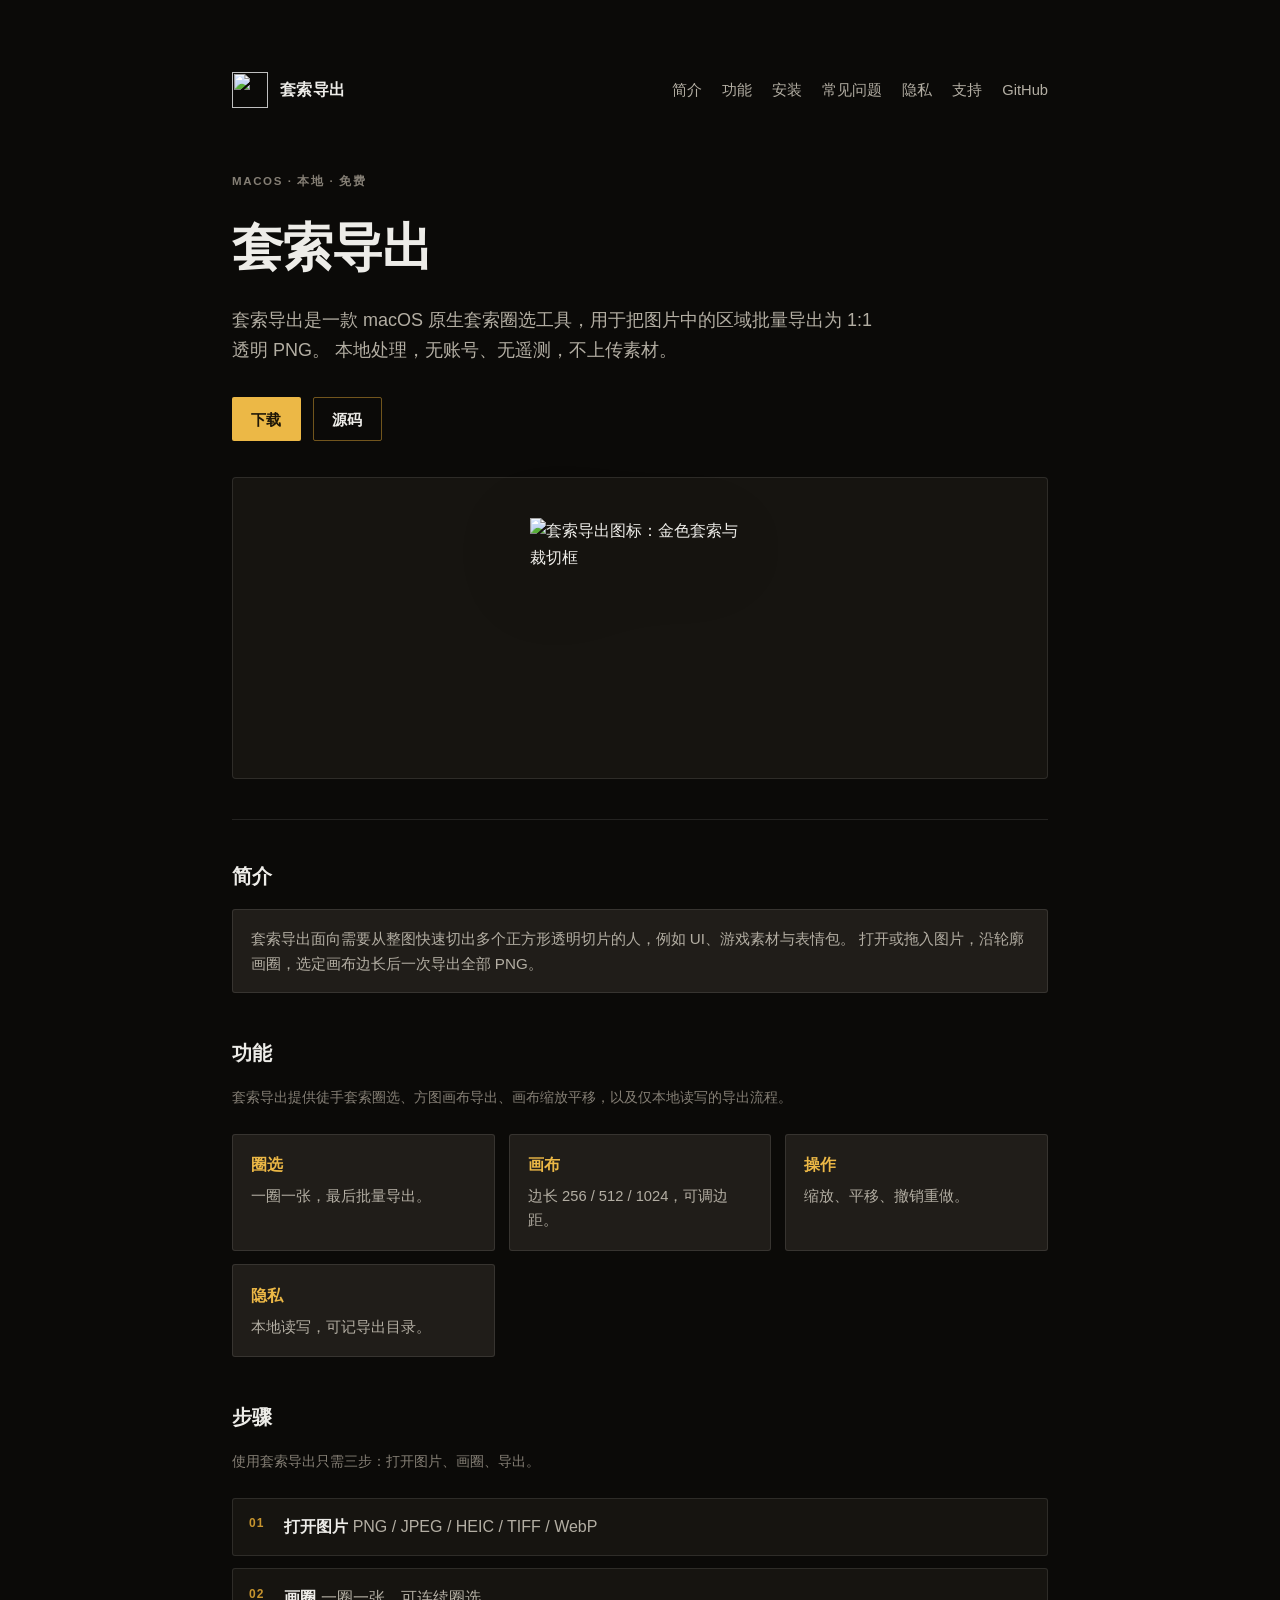
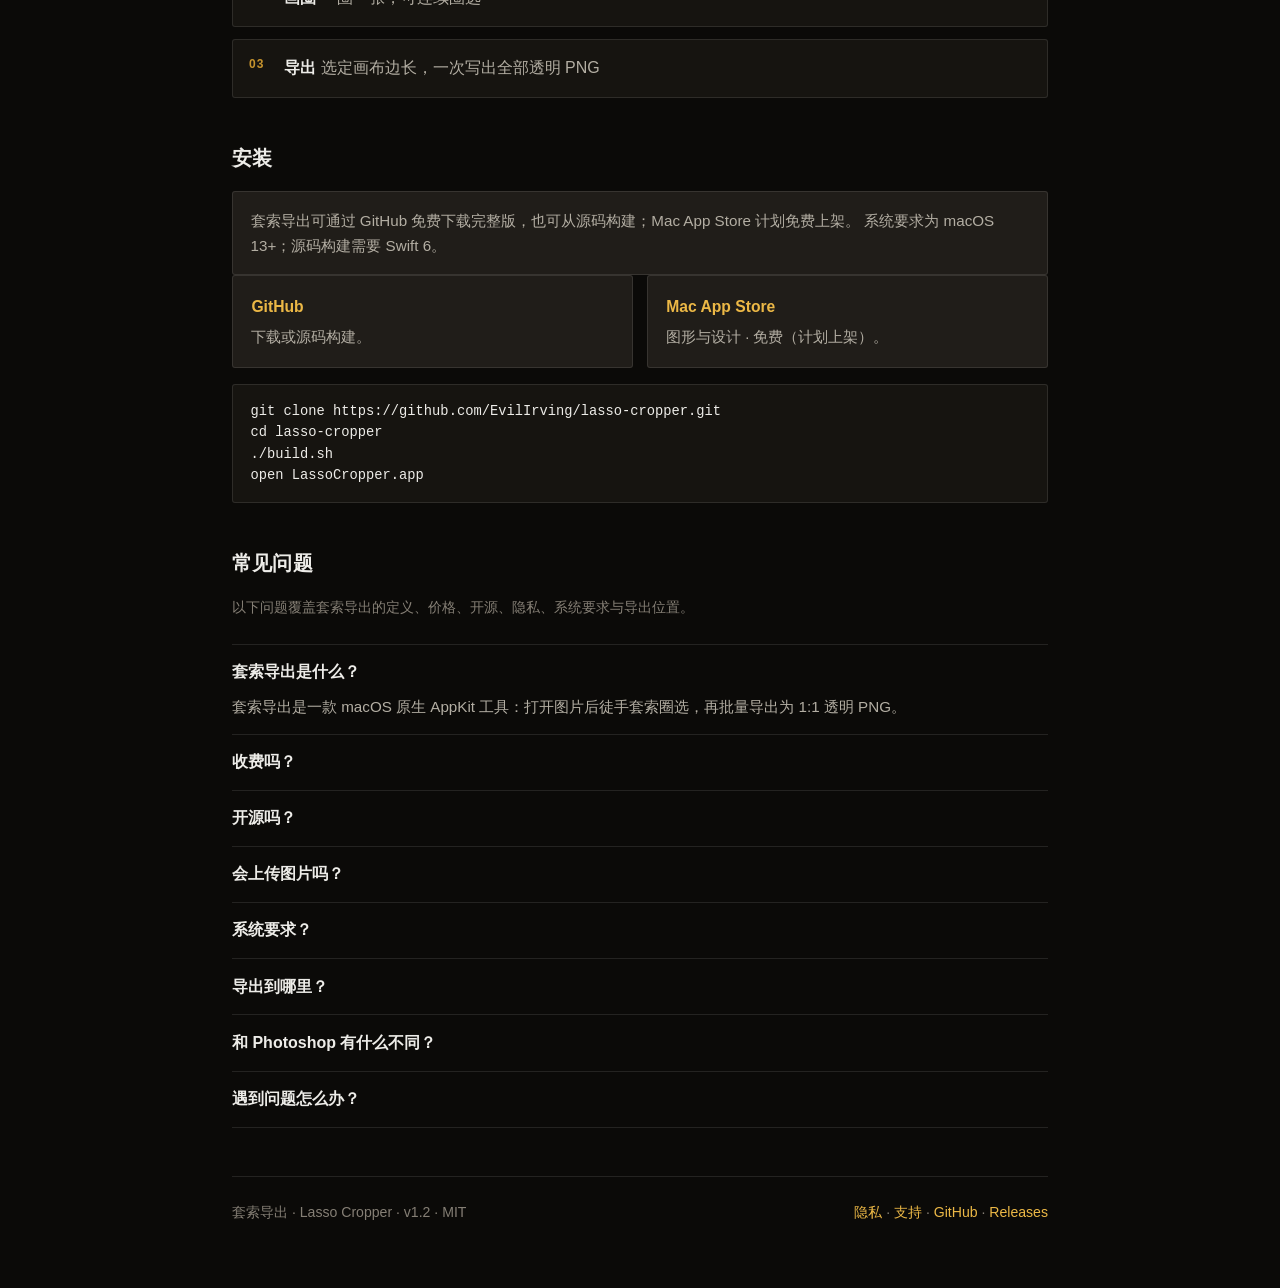
==== commit f315ab2b: "Fix site icons with root-absolute asset paths. Relative assets/ broke under /privacy and /support; a" ====
--- a/website/index.html
+++ b/website/index.html
@@ -7,21 +7,22 @@
   <meta name="description" content="套索导出是 macOS 原生套索工具：徒手圈选后批量导出 1:1 透明 PNG。本地处理，无遥测，GitHub 与 Mac App Store 均为免费。">
   <meta name="theme-color" content="#161410">
   <meta name="keywords" content="套索导出, macOS 套索, 透明 PNG, 批量裁切, sprite crop, lasso cropper, 本地抠图">
-  <link rel="canonical" href="./">
-  <link rel="icon" href="assets/icon.png" type="image/png">
+  <link rel="canonical" href="https://lasso.onecat.dev/">
+  <link rel="icon" href="/assets/icon.png?v=1.2" type="image/png">
   <link rel="stylesheet" href="styles.css">
 
   <meta property="og:type" content="website">
   <meta property="og:site_name" content="套索导出">
   <meta property="og:title" content="套索导出 — macOS 套索圈选批量导出透明 PNG">
   <meta property="og:description" content="原生 macOS 套索工具。本地圈选，批量导出 1:1 透明 PNG。免费开源。">
-  <meta property="og:image" content="assets/og.png">
+  <meta property="og:url" content="https://lasso.onecat.dev/">
+  <meta property="og:image" content="https://lasso.onecat.dev/assets/og.png?v=1.2">
   <meta property="og:locale" content="zh_CN">
 
   <meta name="twitter:card" content="summary_large_image">
   <meta name="twitter:title" content="套索导出">
   <meta name="twitter:description" content="macOS 套索圈选，批量导出 1:1 透明 PNG。本地、免费。">
-  <meta name="twitter:image" content="assets/og.png">
+  <meta name="twitter:image" content="https://lasso.onecat.dev/assets/og.png?v=1.2">
 
   <script type="application/ld+json">
   {
@@ -41,13 +42,14 @@
       "priceCurrency": "CNY"
     },
     "softwareVersion": "1.2",
-    "url": "https://github.com/EvilIrving/lasso-cropper",
+    "url": "https://lasso.onecat.dev/",
+    "sameAs": ["https://github.com/EvilIrving/lasso-cropper", "https://lasso-export.pages.dev/"],
     "downloadUrl": "https://github.com/EvilIrving/lasso-cropper/releases",
     "softwareHelp": {
       "@type": "WebPage",
-      "url": "./support.html"
-    },
-    "privacyPolicy": "./privacy.html",
+      "url": "https://lasso.onecat.dev/support"
+    },
+    "privacyPolicy": "https://lasso.onecat.dev/privacy",
     "description": "套索导出是一款 macOS 原生套索圈选工具，用于把图片中的区域批量导出为 1:1 透明 PNG。本地处理，不上传图片，免费开源。",
     "featureList": [
       "徒手套索圈选，一圈一张",
@@ -64,11 +66,12 @@
     "@type": "WebPage",
     "name": "套索导出",
     "inLanguage": "zh-CN",
+    "url": "https://lasso.onecat.dev/",
     "description": "套索导出官网：macOS 套索圈选，批量导出 1:1 透明 PNG。",
     "isPartOf": {
       "@type": "WebSite",
       "name": "套索导出",
-      "url": "./"
+      "url": "https://lasso.onecat.dev/"
     },
     "about": {
       "@type": "SoftwareApplication",
@@ -148,8 +151,8 @@
 <body>
   <div class="wrap">
     <header>
-      <a class="brand" href="./">
-        <img src="assets/icon.png" width="36" height="36" alt="">
+      <a class="brand" href="/">
+        <img src="/assets/icon.png?v=1.2" width="36" height="36" alt="">
         套索导出
       </a>
       <nav class="nav nav-desktop" aria-label="主导航">
@@ -157,8 +160,8 @@
         <a href="#features">功能</a>
         <a href="#install">安装</a>
         <a href="#faq">常见问题</a>
-        <a href="privacy.html">隐私</a>
-        <a href="support.html">支持</a>
+        <a href="/privacy">隐私</a>
+        <a href="/support">支持</a>
         <a href="https://github.com/EvilIrving/lasso-cropper">GitHub</a>
       </nav>
     </header>
@@ -175,7 +178,7 @@
         <a class="btn btn-ghost" href="https://github.com/EvilIrving/lasso-cropper">源码</a>
       </div>
       <div class="hero-visual">
-        <img src="assets/icon.png" width="220" height="220" alt="套索导出图标：金色套索与裁切框">
+        <img src="/assets/icon.png?v=1.2" width="220" height="220" alt="套索导出图标：金色套索与裁切框">
       </div>
     </section>
 
@@ -259,7 +262,7 @@
       </details>
       <details>
         <summary>会上传图片吗？</summary>
-        <p>不会。图片只在本地读写；应用不发起网络请求。详见 <a href="privacy.html">隐私政策</a>。</p>
+        <p>不会。图片只在本地读写；应用不发起网络请求。详见 <a href="/privacy">隐私政策</a>。</p>
       </details>
       <details>
         <summary>系统要求？</summary>
@@ -275,16 +278,16 @@
       </details>
       <details>
         <summary>遇到问题怎么办？</summary>
-        <p>见 <a href="support.html">支持页</a>，或到 <a href="https://github.com/EvilIrving/lasso-cropper/issues">GitHub Issues</a> 反馈。</p>
+        <p>见 <a href="/support">支持页</a>，或到 <a href="https://github.com/EvilIrving/lasso-cropper/issues">GitHub Issues</a> 反馈。</p>
       </details>
     </section>
 
     <footer>
       <span>套索导出 · Lasso Cropper · v1.2 · MIT</span>
       <span>
-        <a href="privacy.html">隐私</a>
+        <a href="/privacy">隐私</a>
         ·
-        <a href="support.html">支持</a>
+        <a href="/support">支持</a>
         ·
         <a href="https://github.com/EvilIrving/lasso-cropper">GitHub</a>
         ·
